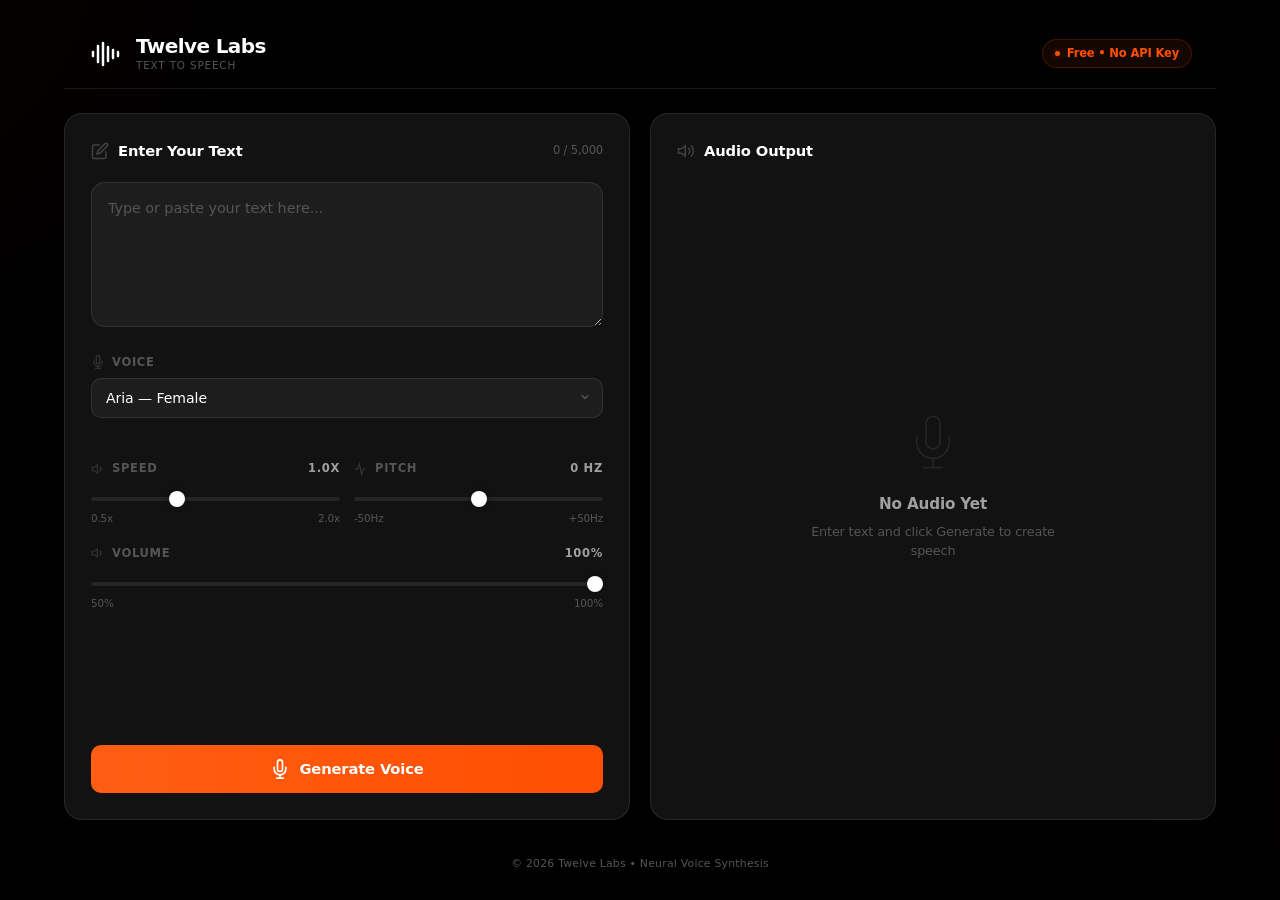
==== static/index.html @ bfbb8714 "initial-commit" ====
<!DOCTYPE html>
<html lang="en">
<head>
    <meta charset="UTF-8">
    <meta name="viewport" content="width=device-width, initial-scale=1.0">

    <!-- SEO Meta -->
    <title>Twelve Labs — Text to Speech</title>
    <meta name="description" content="Twelve Labs — Generate realistic, human-like speech from text. Neural voice synthesis with natural-sounding audio. Free to use, no API keys required.">
    <meta name="keywords" content="text to speech, TTS, voice generator, AI voice, neural speech, audio generation, twelve labs">
    <meta name="author" content="Twelve Labs">
    <meta name="robots" content="index, follow">

    <!-- Open Graph -->
    <meta property="og:title" content="Twelve Labs — Text to Speech">
    <meta property="og:description" content="Generate realistic, human-like speech from text using neural voice synthesis.">
    <meta property="og:type" content="website">
    <meta property="og:site_name" content="Twelve Labs">

    <!-- Twitter -->
    <meta name="twitter:card" content="summary_large_image">
    <meta name="twitter:title" content="Twelve Labs — Text to Speech">
    <meta name="twitter:description" content="Generate realistic, human-like speech from text using neural voice synthesis.">

    <!-- Theme -->
    <meta name="theme-color" content="#000000">
    <meta name="color-scheme" content="dark">

    <link rel="stylesheet" href="/static/style.css">
</head>
<body>
    <div class="bg-particles" id="bgParticles"></div>

    <div class="app-container">
        <!-- Header -->
        <header class="header" id="appHeader">
            <div class="logo-group">
                <div class="logo-icon" id="logoIcon">
                    <svg viewBox="0 0 36 36" fill="none" xmlns="http://www.w3.org/2000/svg">
                        <path d="M10 10 L10 26 M15 7 L15 29 M20 11 L20 25 M25 14 L25 22 M30 16 L30 20 M5 16 L5 20"
                              stroke="url(#logoGrad)" stroke-width="2.5" stroke-linecap="round"/>
                        <defs>
                            <linearGradient id="logoGrad" x1="0" y1="0" x2="36" y2="36">
                                <stop offset="0%" stop-color="#ffffff"/>
                                <stop offset="100%" stop-color="#666666"/>
                            </linearGradient>
                        </defs>
                    </svg>
                </div>
                <div>
                    <h1 class="logo-text">Twelve Labs</h1>
                    <p class="logo-subtitle">Text to Speech</p>
                </div>
            </div>
            <div class="header-badge">
                <span class="badge-dot"></span>
                Free &bull; No API Key
            </div>
        </header>

        <!-- Main -->
        <main class="main-content">
            <!-- Input -->
            <section class="panel input-panel" id="inputPanel">
                <div class="panel-header">
                    <h2 class="panel-title">
                        <svg width="18" height="18" viewBox="0 0 24 24" fill="none" stroke="currentColor" stroke-width="2" stroke-linecap="round">
                            <path d="M11 4H4a2 2 0 0 0-2 2v14a2 2 0 0 0 2 2h14a2 2 0 0 0 2-2v-7"/>
                            <path d="M18.5 2.5a2.121 2.121 0 0 1 3 3L12 15l-4 1 1-4 9.5-9.5z"/>
                        </svg>
                        Enter Your Text
                    </h2>
                    <span class="char-counter" id="charCounter">0 / 5,000</span>
                </div>

                <div class="textarea-wrapper">
                    <textarea
                        id="textInput"
                        placeholder="Type or paste your text here..."
                        maxlength="5000"
                        spellcheck="true"
                    ></textarea>
                    <div class="textarea-glow"></div>
                </div>

                <!-- Voice -->
                <div class="control-group">
                    <label class="control-label">
                        <svg width="14" height="14" viewBox="0 0 24 24" fill="none" stroke="currentColor" stroke-width="2" stroke-linecap="round">
                            <path d="M12 1a3 3 0 0 0-3 3v8a3 3 0 0 0 6 0V4a3 3 0 0 0-3-3z"/>
                            <path d="M19 10v2a7 7 0 0 1-14 0v-2"/>
                            <line x1="12" y1="19" x2="12" y2="23"/>
                            <line x1="8" y1="23" x2="16" y2="23"/>
                        </svg>
                        Voice
                    </label>
                    <div class="select-wrapper">
                        <select id="voiceSelect">
                            <option value="" disabled selected>Loading voices...</option>
                        </select>
                        <div class="select-arrow">
                            <svg width="12" height="12" viewBox="0 0 24 24" fill="none" stroke="currentColor" stroke-width="2.5" stroke-linecap="round"><path d="M6 9l6 6 6-6"/></svg>
                        </div>
                    </div>
                    <div class="voice-info" id="voiceInfo"></div>
                </div>

                <!-- Sliders -->
                <div class="sliders-grid">
                    <div class="control-group">
                        <label class="control-label">
                            <svg width="14" height="14" viewBox="0 0 24 24" fill="none" stroke="currentColor" stroke-width="2" stroke-linecap="round">
                                <polygon points="11 5 6 9 2 9 2 15 6 15 11 19 11 5"/>
                                <path d="M15.54 8.46a5 5 0 0 1 0 7.07"/>
                            </svg>
                            Speed
                            <span class="slider-value" id="speedValue">1.0x</span>
                        </label>
                        <input type="range" id="speedSlider" class="custom-slider" min="-50" max="100" value="0" step="10">
                        <div class="slider-labels"><span>0.5x</span><span>2.0x</span></div>
                    </div>
                    <div class="control-group">
                        <label class="control-label">
                            <svg width="14" height="14" viewBox="0 0 24 24" fill="none" stroke="currentColor" stroke-width="2" stroke-linecap="round">
                                <path d="M2 12h4l3-9 4 18 3-9h4"/>
                            </svg>
                            Pitch
                            <span class="slider-value" id="pitchValue">0 Hz</span>
                        </label>
                        <input type="range" id="pitchSlider" class="custom-slider pitch-slider" min="-50" max="50" value="0" step="5">
                        <div class="slider-labels"><span>-50Hz</span><span>+50Hz</span></div>
                    </div>
                </div>

                <!-- Volume -->
                <div class="control-group">
                    <label class="control-label">
                        <svg width="14" height="14" viewBox="0 0 24 24" fill="none" stroke="currentColor" stroke-width="2" stroke-linecap="round">
                            <polygon points="11 5 6 9 2 9 2 15 6 15 11 19 11 5"/>
                            <path d="M15.54 8.46a5 5 0 0 1 0 7.07"/>
                        </svg>
                        Volume
                        <span class="slider-value" id="volumeValue">100%</span>
                    </label>
                    <input type="range" id="volumeSlider" class="custom-slider volume-slider" min="-50" max="0" value="0" step="5">
                    <div class="slider-labels"><span>50%</span><span>100%</span></div>
                </div>

                <!-- Generate -->
                <button class="generate-btn" id="generateBtn">
                    <span class="btn-content">
                        <svg width="20" height="20" viewBox="0 0 24 24" fill="none" stroke="currentColor" stroke-width="2" stroke-linecap="round">
                            <path d="M12 1a3 3 0 0 0-3 3v8a3 3 0 0 0 6 0V4a3 3 0 0 0-3-3z"/>
                            <path d="M19 10v2a7 7 0 0 1-14 0v-2"/>
                            <line x1="12" y1="19" x2="12" y2="23"/>
                            <line x1="8" y1="23" x2="16" y2="23"/>
                        </svg>
                        Generate Voice
                    </span>
                    <span class="btn-loading" style="display:none;">
                        <div class="spinner"></div>
                        Generating...
                    </span>
                </button>
            </section>

            <!-- Output -->
            <section class="panel output-panel" id="outputPanel">
                <div class="panel-header">
                    <h2 class="panel-title">
                        <svg width="18" height="18" viewBox="0 0 24 24" fill="none" stroke="currentColor" stroke-width="2" stroke-linecap="round">
                            <polygon points="11 5 6 9 2 9 2 15 6 15 11 19 11 5"/>
                            <path d="M15.54 8.46a5 5 0 0 1 0 7.07"/>
                            <path d="M19.07 4.93a10 10 0 0 1 0 14.14"/>
                        </svg>
                        Audio Output
                    </h2>
                </div>

                <div class="empty-state" id="emptyState">
                    <div class="empty-icon">
                        <svg width="56" height="56" viewBox="0 0 24 24" fill="none" stroke="currentColor" stroke-width="0.8" stroke-linecap="round">
                            <path d="M12 1a3 3 0 0 0-3 3v8a3 3 0 0 0 6 0V4a3 3 0 0 0-3-3z"/>
                            <path d="M19 10v2a7 7 0 0 1-14 0v-2"/>
                            <line x1="12" y1="19" x2="12" y2="23"/>
                            <line x1="8" y1="23" x2="16" y2="23"/>
                        </svg>
                    </div>
                    <h3>No Audio Yet</h3>
                    <p>Enter text and click Generate to create speech</p>
                </div>

                <div class="player-section" id="playerSection" style="display:none;">
                    <div class="waveform-container" id="waveformContainer">
                        <canvas id="waveformCanvas"></canvas>
                        <div class="waveform-overlay"></div>
                    </div>

                    <div class="playback-controls">
                        <button class="play-btn" id="playBtn" title="Play/Pause">
                            <svg class="icon-play" id="iconPlay" width="24" height="24" viewBox="0 0 24 24" fill="currentColor">
                                <polygon points="5 3 19 12 5 21 5 3"/>
                            </svg>
                            <svg class="icon-pause" id="iconPause" width="24" height="24" viewBox="0 0 24 24" fill="currentColor" style="display:none;">
                                <rect x="6" y="4" width="4" height="16"/>
                                <rect x="14" y="4" width="4" height="16"/>
                            </svg>
                        </button>
                        <div class="progress-section">
                            <span class="time-display" id="currentTime">0:00</span>
                            <div class="progress-bar-wrap" id="progressBarWrap">
                                <div class="progress-bar" id="progressBar"></div>
                                <div class="progress-knob" id="progressKnob"></div>
                            </div>
                            <span class="time-display" id="totalTime">0:00</span>
                        </div>
                    </div>

                    <div class="generated-info" id="generatedInfo">
                        <div class="info-chip">
                            <svg width="12" height="12" viewBox="0 0 24 24" fill="none" stroke="currentColor" stroke-width="2"><path d="M12 1a3 3 0 0 0-3 3v8a3 3 0 0 0 6 0V4a3 3 0 0 0-3-3z"/><path d="M19 10v2a7 7 0 0 1-14 0v-2"/></svg>
                            <span id="infoVoice">—</span>
                        </div>
                        <div class="info-chip">
                            <svg width="12" height="12" viewBox="0 0 24 24" fill="none" stroke="currentColor" stroke-width="2"><circle cx="12" cy="12" r="10"/><polyline points="12 6 12 12 16 14"/></svg>
                            <span id="infoDuration">—</span>
                        </div>
                        <div class="info-chip">
                            <svg width="12" height="12" viewBox="0 0 24 24" fill="none" stroke="currentColor" stroke-width="2"><path d="M14 2H6a2 2 0 0 0-2 2v16a2 2 0 0 0 2 2h12a2 2 0 0 0 2-2V8z"/><polyline points="14 2 14 8 20 8"/></svg>
                            <span id="infoSize">—</span>
                        </div>
                    </div>

                    <div class="download-section">
                        <button class="download-btn" id="downloadMp3" title="Download MP3">
                            <svg width="16" height="16" viewBox="0 0 24 24" fill="none" stroke="currentColor" stroke-width="2" stroke-linecap="round">
                                <path d="M21 15v4a2 2 0 0 1-2 2H5a2 2 0 0 1-2-2v-4"/>
                                <polyline points="7 10 12 15 17 10"/>
                                <line x1="12" y1="15" x2="12" y2="3"/>
                            </svg>
                            Download MP3
                        </button>
                        <button class="download-btn download-btn-alt" id="downloadWav" title="Download WAV">
                            <svg width="16" height="16" viewBox="0 0 24 24" fill="none" stroke="currentColor" stroke-width="2" stroke-linecap="round">
                                <path d="M21 15v4a2 2 0 0 1-2 2H5a2 2 0 0 1-2-2v-4"/>
                                <polyline points="7 10 12 15 17 10"/>
                                <line x1="12" y1="15" x2="12" y2="3"/>
                            </svg>
                            Download WAV
                        </button>
                    </div>
                </div>

                <div class="error-state" id="errorState" style="display:none;">
                    <div class="error-icon">
                        <svg width="44" height="44" viewBox="0 0 24 24" fill="none" stroke="currentColor" stroke-width="1.5" stroke-linecap="round">
                            <circle cx="12" cy="12" r="10"/>
                            <line x1="15" y1="9" x2="9" y2="15"/>
                            <line x1="9" y1="9" x2="15" y2="15"/>
                        </svg>
                    </div>
                    <h3>Generation Failed</h3>
                    <p id="errorMessage">Something went wrong. Please try again.</p>
                    <button class="retry-btn" id="retryBtn">
                        <svg width="14" height="14" viewBox="0 0 24 24" fill="none" stroke="currentColor" stroke-width="2" stroke-linecap="round">
                            <polyline points="23 4 23 10 17 10"/>
                            <path d="M20.49 15a9 9 0 1 1-2.12-9.36L23 10"/>
                        </svg>
                        Try Again
                    </button>
                </div>
            </section>
        </main>

        <footer class="footer">
            <p>&copy; 2026 Twelve Labs &bull; Neural Voice Synthesis</p>
        </footer>
    </div>

    <script src="/static/app.js"></script>
</body>
</html>
---- static/style.css ----
/* =========================================
   Twelve Labs — Dark Premium Design
   Inspired by dark.design + Apple typography
   ========================================= */

:root {
    /* Pure black foundation */
    --bg-primary: #000000;
    --bg-secondary: #000000;
    --bg-panel: rgba(22, 22, 22, 0.85);
    --bg-panel-hover: rgba(28, 28, 28, 0.92);
    --bg-input: rgba(32, 32, 32, 0.9);
    --bg-input-focus: rgba(38, 38, 38, 0.95);

    --border-default: rgba(255, 255, 255, 0.09);
    --border-hover: rgba(255, 255, 255, 0.15);
    --border-focus: rgba(255, 255, 255, 0.22);

    --text-primary: #ffffff;
    --text-secondary: #a0a0a0;
    --text-muted: #555555;

    /* Orange accent — like dark.design CTA */
    --accent: #ff4f00;
    --accent-hover: #e64600;
    --accent-subtle: rgba(255, 79, 0, 0.08);
    --accent-border: rgba(255, 79, 0, 0.2);

    --shadow-sm: 0 1px 2px rgba(0, 0, 0, 0.5);
    --shadow-md: 0 4px 20px rgba(0, 0, 0, 0.6);
    --shadow-lg: 0 12px 40px rgba(0, 0, 0, 0.7);

    --radius-sm: 10px;
    --radius-md: 14px;
    --radius-lg: 18px;

    --transition-fast: 0.15s ease;
    --transition-base: 0.2s ease;
    --transition-slow: 0.35s cubic-bezier(0.16, 1, 0.3, 1);

    /* Apple system font stack */
    --font: -apple-system, BlinkMacSystemFont, "SF Pro Display", "SF Pro Text", system-ui, "Segoe UI", Roboto, Helvetica, Arial, sans-serif;
}

/* --- Reset --- */
*, *::before, *::after { margin: 0; padding: 0; box-sizing: border-box; }

html {
    font-size: 16px;
    -webkit-font-smoothing: antialiased;
    -moz-osx-font-smoothing: grayscale;
    text-rendering: optimizeLegibility;
}

body {
    font-family: var(--font);
    background: var(--bg-primary);
    color: var(--text-primary);
    min-height: 100vh;
    overflow-x: hidden;
    line-height: 1.5;
    letter-spacing: -0.01em;
}

/* --- Background --- */
.bg-particles {
    position: fixed;
    inset: 0;
    z-index: 0;
    pointer-events: none;
    overflow: hidden;
}

.bg-particles::before {
    content: '';
    position: absolute;
    top: -40%;
    left: -30%;
    width: 160%;
    height: 160%;
    background:
        radial-gradient(ellipse 700px 700px at 10% 20%, rgba(255, 79, 0, 0.03) 0%, transparent 70%),
        radial-gradient(ellipse 500px 500px at 90% 80%, rgba(255, 79, 0, 0.015) 0%, transparent 70%);
    animation: bgDrift 30s ease-in-out infinite alternate;
}

@keyframes bgDrift {
    0% { transform: translate(0, 0); }
    100% { transform: translate(-25px, -15px); }
}

.particle {
    position: absolute;
    border-radius: 50%;
    pointer-events: none;
    opacity: 0;
    animation: floatParticle linear infinite;
}

@keyframes floatParticle {
    0% { opacity: 0; transform: translateY(100vh) scale(0); }
    10% { opacity: 0.6; }
    90% { opacity: 0.6; }
    100% { opacity: 0; transform: translateY(-10vh) scale(1); }
}

/* --- Container --- */
.app-container {
    position: relative;
    z-index: 1;
    max-width: 1200px;
    margin: 0 auto;
    padding: 20px 24px 12px;
    min-height: 100vh;
    display: flex;
    flex-direction: column;
}

/* --- Header --- */
.header {
    display: flex;
    justify-content: space-between;
    align-items: center;
    padding: 14px 24px;
    margin-bottom: 24px;
    background: transparent;
    border: none;
    border-bottom: 1px solid var(--border-default);
    border-radius: 0;
    animation: fadeIn 0.5s ease both;
}

@keyframes fadeIn {
    from { opacity: 0; }
    to { opacity: 1; }
}

.logo-group {
    display: flex;
    align-items: center;
    gap: 12px;
}

.logo-icon {
    width: 36px;
    height: 36px;
}

.logo-text {
    font-size: 1.25rem;
    font-weight: 700;
    letter-spacing: -0.03em;
    color: var(--text-primary);
    line-height: 1.2;
}

.logo-ai {
    font-weight: 700;
    color: var(--text-secondary);
}

.logo-subtitle {
    font-size: 0.65rem;
    color: var(--text-muted);
    font-weight: 500;
    letter-spacing: 0.08em;
    text-transform: uppercase;
}

.header-badge {
    display: flex;
    align-items: center;
    gap: 7px;
    padding: 5px 12px;
    border-radius: 20px;
    background: var(--accent-subtle);
    border: 1px solid var(--accent-border);
    font-size: 0.72rem;
    font-weight: 600;
    color: var(--accent);
    white-space: nowrap;
}

.badge-dot {
    width: 5px;
    height: 5px;
    border-radius: 50%;
    background: var(--accent);
    box-shadow: 0 0 6px rgba(255, 79, 0, 0.5);
    animation: badgePulse 2.5s ease-in-out infinite;
}

@keyframes badgePulse {
    0%, 100% { opacity: 1; }
    50% { opacity: 0.35; }
}

/* --- Main --- */
.main-content {
    display: grid;
    grid-template-columns: 1fr 1fr;
    gap: 20px;
    flex: 1;
    animation: fadeUp 0.5s 0.1s both;
}

@keyframes fadeUp {
    from { opacity: 0; transform: translateY(10px); }
    to { opacity: 1; transform: translateY(0); }
}

/* --- Panels --- */
.panel {
    background: var(--bg-panel);
    border: 1px solid var(--border-default);
    border-radius: var(--radius-lg);
    padding: 26px;
    backdrop-filter: blur(20px);
    -webkit-backdrop-filter: blur(20px);
    transition: border-color var(--transition-base);
    display: flex;
    flex-direction: column;
}

.panel:hover {
    border-color: var(--border-hover);
}

.panel-header {
    display: flex;
    justify-content: space-between;
    align-items: center;
    margin-bottom: 20px;
}

.panel-title {
    font-size: 0.92rem;
    font-weight: 600;
    display: flex;
    align-items: center;
    gap: 9px;
    color: var(--text-primary);
    letter-spacing: -0.01em;
}

.panel-title svg {
    color: var(--text-muted);
    opacity: 0.7;
}

/* --- Char Counter --- */
.char-counter {
    font-size: 0.72rem;
    color: var(--text-muted);
    font-weight: 500;
    font-variant-numeric: tabular-nums;
}

.char-counter.warning { color: #f59e0b; }
.char-counter.danger { color: #ef4444; }

/* --- Textarea --- */
.textarea-wrapper {
    position: relative;
    margin-bottom: 20px;
}

.textarea-wrapper textarea {
    width: 100%;
    min-height: 145px;
    max-height: 280px;
    resize: vertical;
    padding: 14px 16px;
    background: var(--bg-input);
    border: 1px solid var(--border-default);
    border-radius: var(--radius-md);
    color: var(--text-primary);
    font-family: var(--font);
    font-size: 0.9rem;
    line-height: 1.65;
    outline: none;
    transition: all var(--transition-base);
    letter-spacing: -0.005em;
}

.textarea-wrapper textarea::placeholder {
    color: var(--text-muted);
}

.textarea-wrapper textarea:focus {
    border-color: var(--border-focus);
    background: var(--bg-input-focus);
    box-shadow: 0 0 0 2px rgba(255, 255, 255, 0.03);
}

.textarea-glow { display: none; }

/* --- Controls --- */
.control-group { margin-bottom: 18px; }

.control-label {
    display: flex;
    align-items: center;
    gap: 7px;
    font-size: 0.72rem;
    font-weight: 600;
    color: var(--text-muted);
    margin-bottom: 7px;
    text-transform: uppercase;
    letter-spacing: 0.06em;
}

.control-label svg { color: var(--text-muted); opacity: 0.5; }

.slider-value {
    margin-left: auto;
    font-weight: 700;
    color: var(--text-secondary);
    font-variant-numeric: tabular-nums;
    font-size: 0.72rem;
}

/* --- Select --- */
.select-wrapper { position: relative; }

.select-wrapper select {
    width: 100%;
    padding: 11px 36px 11px 14px;
    background: var(--bg-input);
    border: 1px solid var(--border-default);
    border-radius: var(--radius-sm);
    color: var(--text-primary);
    font-family: var(--font);
    font-size: 0.88rem;
    font-weight: 500;
    outline: none;
    cursor: pointer;
    appearance: none;
    -webkit-appearance: none;
    transition: all var(--transition-base);
    letter-spacing: -0.005em;
}

.select-wrapper select:hover { border-color: var(--border-hover); }
.select-wrapper select:focus { border-color: var(--border-focus); }

.select-wrapper select option {
    background: #111;
    color: var(--text-primary);
}

.select-arrow {
    position: absolute;
    right: 12px;
    top: 50%;
    transform: translateY(-50%);
    pointer-events: none;
    color: var(--text-muted);
}

.voice-info {
    margin-top: 6px;
    font-size: 0.72rem;
    color: var(--text-muted);
    min-height: 18px;
}

/* --- Sliders --- */
.sliders-grid {
    display: grid;
    grid-template-columns: 1fr 1fr;
    gap: 14px;
}

.custom-slider {
    -webkit-appearance: none;
    appearance: none;
    width: 100%;
    height: 4px;
    border-radius: 2px;
    background: rgba(255, 255, 255, 0.08);
    outline: none;
    cursor: pointer;
    transition: background var(--transition-fast);
}

.custom-slider:hover { background: rgba(255, 255, 255, 0.12); }

.custom-slider::-webkit-slider-thumb {
    -webkit-appearance: none;
    width: 16px;
    height: 16px;
    border-radius: 50%;
    background: #ffffff;
    cursor: pointer;
    box-shadow: 0 0 6px rgba(0, 0, 0, 0.4);
    transition: transform var(--transition-fast);
}

.custom-slider::-webkit-slider-thumb:hover { transform: scale(1.15); }

.custom-slider::-moz-range-thumb {
    width: 16px;
    height: 16px;
    border-radius: 50%;
    background: #ffffff;
    cursor: pointer;
    border: none;
}

.slider-labels {
    display: flex;
    justify-content: space-between;
    margin-top: 3px;
    font-size: 0.65rem;
    color: var(--text-muted);
}

/* --- Generate Button (Orange CTA like dark.design) --- */
.generate-btn {
    width: 100%;
    padding: 14px 24px;
    border: none;
    border-radius: var(--radius-sm);
    background: var(--accent);
    color: #ffffff;
    font-family: var(--font);
    font-size: 0.92rem;
    font-weight: 700;
    cursor: pointer;
    position: relative;
    overflow: hidden;
    transition: all var(--transition-base);
    margin-top: auto;
    letter-spacing: -0.01em;
}

.generate-btn:hover {
    background: var(--accent-hover);
    transform: translateY(-1px);
    box-shadow: 0 6px 24px rgba(255, 79, 0, 0.2);
}

.generate-btn:active { transform: translateY(0); }

.generate-btn:disabled {
    opacity: 0.4;
    cursor: not-allowed;
    transform: none;
}

.generate-btn:disabled:hover { box-shadow: none; }

.generate-btn::before {
    content: '';
    position: absolute;
    top: 0;
    left: -100%;
    width: 200%;
    height: 100%;
    background: linear-gradient(90deg, transparent, rgba(255, 255, 255, 0.08), transparent);
    transition: left 0.5s ease;
}

.generate-btn:hover::before { left: 100%; }
.generate-btn:disabled::before { display: none; }

.btn-content, .btn-loading {
    display: flex;
    align-items: center;
    justify-content: center;
    gap: 9px;
}

/* --- Spinner --- */
.spinner {
    width: 18px;
    height: 18px;
    border: 2px solid rgba(255, 255, 255, 0.25);
    border-top-color: white;
    border-radius: 50%;
    animation: spin 0.7s linear infinite;
}

@keyframes spin { to { transform: rotate(360deg); } }

/* --- Output Panel --- */
.output-panel { position: relative; }

/* --- Empty State --- */
.empty-state {
    flex: 1;
    display: flex;
    flex-direction: column;
    align-items: center;
    justify-content: center;
    text-align: center;
    padding: 36px 20px;
}

.empty-icon {
    color: var(--text-muted);
    margin-bottom: 16px;
    opacity: 0.25;
    animation: floatIcon 5s ease-in-out infinite;
}

@keyframes floatIcon {
    0%, 100% { transform: translateY(0); }
    50% { transform: translateY(-5px); }
}

.empty-state h3 {
    font-size: 0.95rem;
    font-weight: 600;
    color: var(--text-secondary);
    margin-bottom: 6px;
    letter-spacing: -0.01em;
}

.empty-state p {
    font-size: 0.8rem;
    color: var(--text-muted);
    max-width: 260px;
    line-height: 1.5;
}

/* --- Waveform --- */
.waveform-container {
    position: relative;
    width: 100%;
    height: 120px;
    background: var(--bg-input);
    border: 1px solid var(--border-default);
    border-radius: var(--radius-md);
    overflow: hidden;
    margin-bottom: 18px;
}

#waveformCanvas { width: 100%; height: 100%; display: block; }

.waveform-overlay {
    position: absolute;
    inset: 0;
    background: linear-gradient(90deg, rgba(255,79,0,0.01), transparent 8%, transparent 92%, rgba(255,79,0,0.01));
    pointer-events: none;
}

/* --- Playback --- */
.playback-controls {
    display: flex;
    align-items: center;
    gap: 14px;
    margin-bottom: 18px;
}

.play-btn {
    width: 46px;
    height: 46px;
    border-radius: 50%;
    border: none;
    background: var(--accent);
    color: white;
    cursor: pointer;
    display: flex;
    align-items: center;
    justify-content: center;
    transition: all var(--transition-base);
    flex-shrink: 0;
}

.play-btn:hover {
    transform: scale(1.06);
    box-shadow: 0 4px 18px rgba(255, 79, 0, 0.25);
}

.play-btn:active { transform: scale(0.95); }
.play-btn .icon-play { margin-left: 2px; }

/* --- Progress --- */
.progress-section {
    display: flex;
    align-items: center;
    gap: 9px;
    flex: 1;
}

.time-display {
    font-size: 0.72rem;
    font-weight: 600;
    color: var(--text-muted);
    font-variant-numeric: tabular-nums;
    min-width: 34px;
    text-align: center;
}

.progress-bar-wrap {
    flex: 1;
    height: 4px;
    background: rgba(255, 255, 255, 0.06);
    border-radius: 2px;
    cursor: pointer;
    position: relative;
    transition: height var(--transition-fast);
}

.progress-bar-wrap:hover { height: 6px; }

.progress-bar {
    height: 100%;
    border-radius: 2px;
    background: var(--accent);
    width: 0%;
    transition: width 0.1s linear;
}

.progress-knob {
    position: absolute;
    top: 50%;
    left: 0%;
    transform: translate(-50%, -50%) scale(0);
    width: 12px;
    height: 12px;
    border-radius: 50%;
    background: #ffffff;
    box-shadow: 0 0 6px rgba(255, 79, 0, 0.3);
    transition: transform var(--transition-fast);
}

.progress-bar-wrap:hover .progress-knob {
    transform: translate(-50%, -50%) scale(1);
}

/* --- Info Chips --- */
.generated-info {
    display: flex;
    gap: 8px;
    margin-bottom: 18px;
    flex-wrap: wrap;
}

.info-chip {
    display: flex;
    align-items: center;
    gap: 5px;
    padding: 5px 10px;
    border-radius: 16px;
    background: rgba(255, 255, 255, 0.04);
    border: 1px solid var(--border-default);
    font-size: 0.7rem;
    font-weight: 500;
    color: var(--text-secondary);
}

.info-chip svg { color: var(--text-muted); flex-shrink: 0; }

/* --- Download --- */
.download-section {
    display: grid;
    grid-template-columns: 1fr 1fr;
    gap: 10px;
}

.download-btn {
    padding: 11px 16px;
    border: 1px solid var(--border-default);
    border-radius: var(--radius-sm);
    background: transparent;
    color: var(--text-primary);
    font-family: var(--font);
    font-size: 0.82rem;
    font-weight: 600;
    cursor: pointer;
    display: flex;
    align-items: center;
    justify-content: center;
    gap: 7px;
    transition: all var(--transition-base);
    letter-spacing: -0.005em;
}

.download-btn:hover {
    border-color: var(--accent);
    color: var(--accent);
    transform: translateY(-1px);
}

.download-btn:active { transform: translateY(0); }
.download-btn-alt:hover { border-color: var(--text-secondary); color: var(--text-secondary); }

/* --- Error --- */
.error-state {
    flex: 1;
    display: flex;
    flex-direction: column;
    align-items: center;
    justify-content: center;
    text-align: center;
    padding: 36px 20px;
}

.error-icon { color: #ef4444; margin-bottom: 14px; opacity: 0.6; }

.error-state h3 {
    font-size: 0.95rem;
    font-weight: 600;
    color: #fca5a5;
    margin-bottom: 6px;
}

.error-state p {
    font-size: 0.8rem;
    color: var(--text-muted);
    max-width: 280px;
    margin-bottom: 18px;
    line-height: 1.5;
}

.retry-btn {
    display: flex;
    align-items: center;
    gap: 7px;
    padding: 9px 18px;
    border: 1px solid rgba(239, 68, 68, 0.2);
    border-radius: var(--radius-sm);
    background: rgba(239, 68, 68, 0.06);
    color: #fca5a5;
    font-family: var(--font);
    font-size: 0.82rem;
    font-weight: 600;
    cursor: pointer;
    transition: all var(--transition-base);
}

.retry-btn:hover {
    background: rgba(239, 68, 68, 0.12);
    border-color: rgba(239, 68, 68, 0.35);
}

/* --- Footer --- */
.footer {
    text-align: center;
    padding: 16px;
    margin-top: 20px;
    animation: fadeIn 0.6s 0.3s both;
}

.footer p {
    font-size: 0.68rem;
    color: var(--text-muted);
    letter-spacing: 0.02em;
}

/* --- Responsive --- */
@media (max-width: 900px) {
    .main-content { grid-template-columns: 1fr; }
    .app-container { padding: 14px; }
    .header { padding: 12px 16px; }
    .logo-group { justify-content: flex-start; }
    .panel { padding: 20px; }
    .sliders-grid { grid-template-columns: 1fr; }
    .download-section { grid-template-columns: 1fr; }
    .waveform-container { height: 90px; }
}

@media (max-width: 480px) {
    .app-container { padding: 10px; }
    .header { flex-direction: column; gap: 10px; text-align: center; }
    .logo-group { justify-content: center; }
    .logo-text { font-size: 1.1rem; }
    .panel { padding: 16px; }
    .textarea-wrapper textarea { min-height: 110px; font-size: 0.86rem; }
    .generate-btn { padding: 13px 18px; font-size: 0.88rem; }
    .play-btn { width: 40px; height: 40px; }
    .info-chip { font-size: 0.65rem; padding: 4px 8px; }
}

/* --- Scrollbar --- */
::-webkit-scrollbar { width: 4px; }
::-webkit-scrollbar-track { background: transparent; }
::-webkit-scrollbar-thumb { background: rgba(255, 255, 255, 0.06); border-radius: 2px; }
::-webkit-scrollbar-thumb:hover { background: rgba(255, 255, 255, 0.12); }

::selection { background: rgba(255, 79, 0, 0.2); color: white; }

/* --- Panel loading --- */
.panel.loading { position: relative; overflow: hidden; }

.panel.loading::after {
    content: '';
    position: absolute;
    inset: 0;
    background: linear-gradient(90deg, transparent, rgba(255, 79, 0, 0.015), transparent);
    animation: shimmer 1.8s ease-in-out infinite;
}

@keyframes shimmer {
    0% { transform: translateX(-100%); }
    100% { transform: translateX(100%); }
}
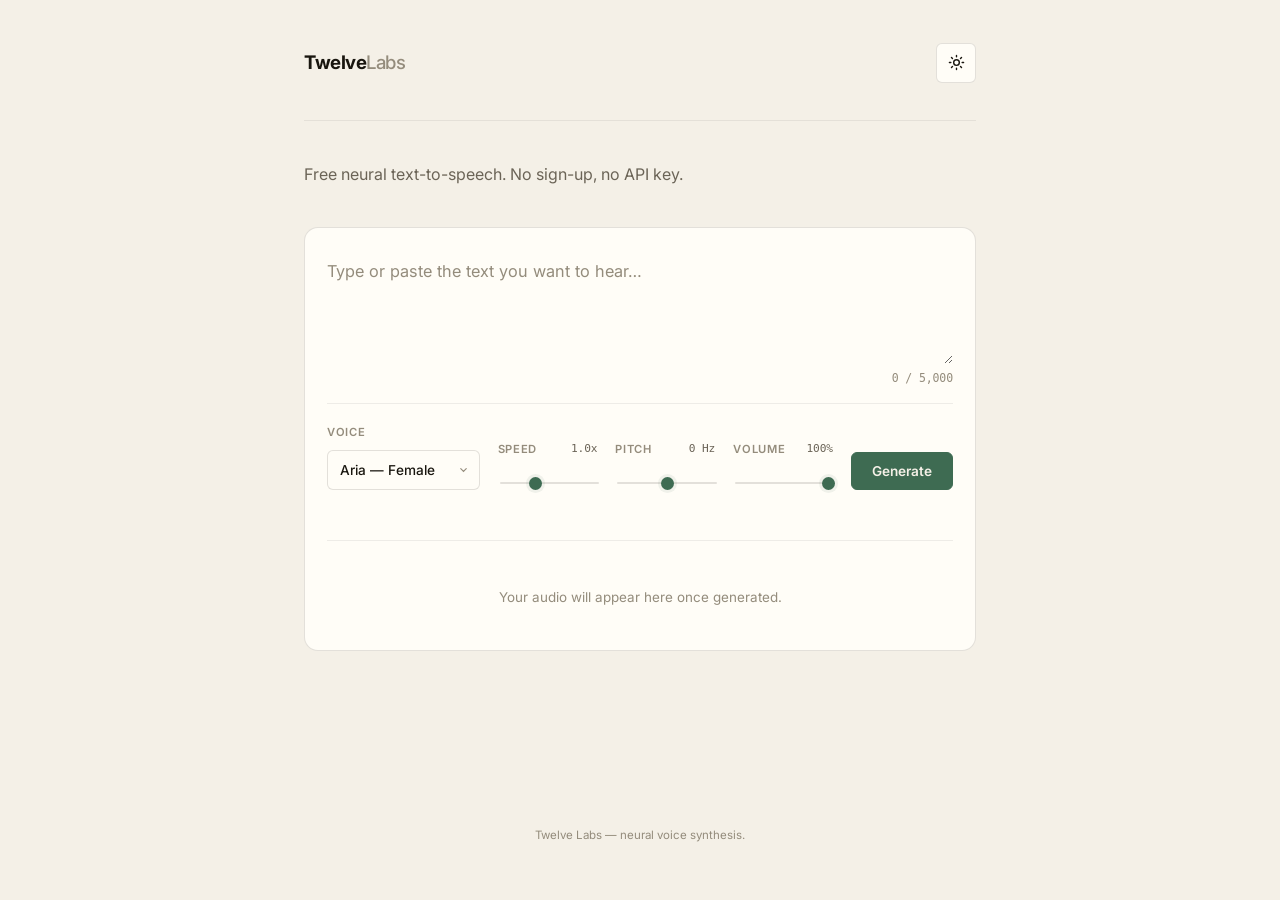
==== commit 417f77f1: "Update commit" ====
--- a/static/index.html
+++ b/static/index.html
@@ -5,208 +5,144 @@
     <meta name="viewport" content="width=device-width, initial-scale=1.0">
 
     <!-- SEO Meta -->
-    <title>Twelve Labs — Text to Speech</title>
-    <meta name="description" content="Twelve Labs — Generate realistic, human-like speech from text. Neural voice synthesis with natural-sounding audio. Free to use, no API keys required.">
-    <meta name="keywords" content="text to speech, TTS, voice generator, AI voice, neural speech, audio generation, twelve labs">
+    <title>Twelve Labs — Free Text to Speech Converter | Neural AI Voice Generator</title>
+    <meta name="description" content="Convert text to natural, human-like speech online for free. Twelve Labs uses neural voice synthesis to generate realistic MP3 audio with adjustable speed, pitch, and volume — no sign-up or API key required.">
+    <meta name="keywords" content="text to speech, TTS, voice generator, AI voice, neural speech, audio generation, text to mp3, free tts, twelve labs">
     <meta name="author" content="Twelve Labs">
     <meta name="robots" content="index, follow">
+    <link rel="canonical" href="https://twelvelabs.onrender.com/">
 
     <!-- Open Graph -->
-    <meta property="og:title" content="Twelve Labs — Text to Speech">
-    <meta property="og:description" content="Generate realistic, human-like speech from text using neural voice synthesis.">
+    <meta property="og:title" content="Twelve Labs — Free Text to Speech Converter">
+    <meta property="og:description" content="Neural voice synthesis that turns text into natural speech. Free, fast, no account needed.">
     <meta property="og:type" content="website">
+    <meta property="og:url" content="https://twelvelabs.onrender.com/">
     <meta property="og:site_name" content="Twelve Labs">
+    <meta property="og:locale" content="en_US">
 
     <!-- Twitter -->
     <meta name="twitter:card" content="summary_large_image">
-    <meta name="twitter:title" content="Twelve Labs — Text to Speech">
-    <meta name="twitter:description" content="Generate realistic, human-like speech from text using neural voice synthesis.">
+    <meta name="twitter:title" content="Twelve Labs — Free Text to Speech Converter">
+    <meta name="twitter:description" content="Neural voice synthesis that turns text into natural speech. Free, fast, no account needed.">
 
     <!-- Theme -->
-    <meta name="theme-color" content="#000000">
-    <meta name="color-scheme" content="dark">
+    <meta name="theme-color" content="#0e0d12" media="(prefers-color-scheme: dark)">
+    <meta name="theme-color" content="#f7f5f2" media="(prefers-color-scheme: light)">
+    <meta name="color-scheme" content="dark light">
 
-    <link rel="stylesheet" href="/static/style.css">
+    <!-- Structured data -->
+    <script type="application/ld+json">
+    {
+        "@context": "https://schema.org",
+        "@type": "WebApplication",
+        "name": "Twelve Labs",
+        "url": "https://twelvelabs.onrender.com/",
+        "applicationCategory": "MultimediaApplication",
+        "operatingSystem": "Any",
+        "description": "Free online text-to-speech converter using neural voice synthesis.",
+        "offers": { "@type": "Offer", "price": "0", "priceCurrency": "USD" }
+    }
+    </script>
+
+    <link rel="preconnect" href="https://fonts.googleapis.com">
+    <link rel="preconnect" href="https://fonts.gstatic.com" crossorigin>
+    <link href="https://fonts.googleapis.com/css2?family=Fraunces:opsz,wght@9..144,400;9..144,500;9..144,600&family=Inter:wght@400;500;600;700&display=swap" rel="stylesheet">
+    <link rel="stylesheet" href="/static/styles.css">
+    <script>
+        (function () {
+            try {
+                var stored = localStorage.getItem("twelvelabs-theme");
+                var theme = stored || (window.matchMedia("(prefers-color-scheme: light)").matches ? "light" : "dark");
+                if (theme === "light") document.documentElement.setAttribute("data-theme", "light");
+            } catch (e) { /* ignore */ }
+        })();
+    </script>
 </head>
 <body>
-    <div class="bg-particles" id="bgParticles"></div>
-
-    <div class="app-container">
-        <!-- Header -->
-        <header class="header" id="appHeader">
-            <div class="logo-group">
-                <div class="logo-icon" id="logoIcon">
-                    <svg viewBox="0 0 36 36" fill="none" xmlns="http://www.w3.org/2000/svg">
-                        <path d="M10 10 L10 26 M15 7 L15 29 M20 11 L20 25 M25 14 L25 22 M30 16 L30 20 M5 16 L5 20"
-                              stroke="url(#logoGrad)" stroke-width="2.5" stroke-linecap="round"/>
-                        <defs>
-                            <linearGradient id="logoGrad" x1="0" y1="0" x2="36" y2="36">
-                                <stop offset="0%" stop-color="#ffffff"/>
-                                <stop offset="100%" stop-color="#666666"/>
-                            </linearGradient>
-                        </defs>
-                    </svg>
-                </div>
-                <div>
-                    <h1 class="logo-text">Twelve Labs</h1>
-                    <p class="logo-subtitle">Text to Speech</p>
-                </div>
-            </div>
-            <div class="header-badge">
-                <span class="badge-dot"></span>
-                Free &bull; No API Key
-            </div>
+    <div class="shell">
+        <header class="topbar">
+            <a class="wordmark" href="/"><h3>Twelve<span>Labs</span></h3></a>
+            <button class="theme-toggle" id="themeToggle" type="button" aria-label="Toggle light and dark theme" title="Toggle theme">
+                <svg class="icon-sun" width="17" height="17" viewBox="0 0 24 24" fill="none" stroke="currentColor" stroke-width="2" stroke-linecap="round">
+                    <circle cx="12" cy="12" r="4"/>
+                    <path d="M12 2v2M12 20v2M4.93 4.93l1.41 1.41M17.66 17.66l1.41 1.41M2 12h2M20 12h2M6.34 17.66l-1.41 1.41M19.07 4.93l-1.41 1.41"/>
+                </svg>
+                <svg class="icon-moon" width="17" height="17" viewBox="0 0 24 24" fill="none" stroke="currentColor" stroke-width="2" stroke-linecap="round">
+                    <path d="M21 12.79A9 9 0 1 1 11.21 3 7 7 0 0 0 21 12.79z"/>
+                </svg>
+            </button>
         </header>
 
-        <!-- Main -->
-        <main class="main-content">
-            <!-- Input -->
-            <section class="panel input-panel" id="inputPanel">
-                <div class="panel-header">
-                    <h2 class="panel-title">
-                        <svg width="18" height="18" viewBox="0 0 24 24" fill="none" stroke="currentColor" stroke-width="2" stroke-linecap="round">
-                            <path d="M11 4H4a2 2 0 0 0-2 2v14a2 2 0 0 0 2 2h14a2 2 0 0 0 2-2v-7"/>
-                            <path d="M18.5 2.5a2.121 2.121 0 0 1 3 3L12 15l-4 1 1-4 9.5-9.5z"/>
-                        </svg>
-                        Enter Your Text
-                    </h2>
+        <section class="hero">
+            <p class="hero-sub">Free neural text-to-speech. No sign-up, no API key.</p>
+        </section>
+
+        <main class="studio">
+            <div class="studio-card" id="studioCard">
+                <textarea
+                    id="textInput"
+                    class="studio-input"
+                    placeholder="Type or paste the text you want to hear…"
+                    maxlength="5000"
+                    spellcheck="true"
+                ></textarea>
+
+                <div class="studio-metabar">
                     <span class="char-counter" id="charCounter">0 / 5,000</span>
                 </div>
 
-                <div class="textarea-wrapper">
-                    <textarea
-                        id="textInput"
-                        placeholder="Type or paste your text here..."
-                        maxlength="5000"
-                        spellcheck="true"
-                    ></textarea>
-                    <div class="textarea-glow"></div>
+                <div class="studio-toolbar">
+                    <div class="field field-voice">
+                        <label for="voiceSelect">Voice</label>
+                        <div class="select-wrapper">
+                            <select id="voiceSelect">
+                                <option value="" disabled selected>Loading voices…</option>
+                            </select>
+                            <svg class="select-arrow" width="11" height="11" viewBox="0 0 24 24" fill="none" stroke="currentColor" stroke-width="2.5" stroke-linecap="round"><path d="M6 9l6 6 6-6"/></svg>
+                        </div>
+                    </div>
+
+                    <div class="field field-slider">
+                        <label for="speedSlider">Speed <span id="speedValue">1.0x</span></label>
+                        <input type="range" id="speedSlider" class="dial" min="-50" max="100" value="0" step="10">
+                    </div>
+
+                    <div class="field field-slider">
+                        <label for="pitchSlider">Pitch <span id="pitchValue">0 Hz</span></label>
+                        <input type="range" id="pitchSlider" class="dial" min="-50" max="50" value="0" step="5">
+                    </div>
+
+                    <div class="field field-slider">
+                        <label for="volumeSlider">Volume <span id="volumeValue">100%</span></label>
+                        <input type="range" id="volumeSlider" class="dial" min="-50" max="0" value="0" step="5">
+                    </div>
+
+                    <button class="generate-btn" id="generateBtn">
+                        <span class="btn-content">Generate</span>
+                        <span class="btn-loading" style="display:none;">
+                            <span class="spinner"></span>
+                            Generating
+                        </span>
+                    </button>
                 </div>
 
-                <!-- Voice -->
-                <div class="control-group">
-                    <label class="control-label">
-                        <svg width="14" height="14" viewBox="0 0 24 24" fill="none" stroke="currentColor" stroke-width="2" stroke-linecap="round">
-                            <path d="M12 1a3 3 0 0 0-3 3v8a3 3 0 0 0 6 0V4a3 3 0 0 0-3-3z"/>
-                            <path d="M19 10v2a7 7 0 0 1-14 0v-2"/>
-                            <line x1="12" y1="19" x2="12" y2="23"/>
-                            <line x1="8" y1="23" x2="16" y2="23"/>
-                        </svg>
-                        Voice
-                    </label>
-                    <div class="select-wrapper">
-                        <select id="voiceSelect">
-                            <option value="" disabled selected>Loading voices...</option>
-                        </select>
-                        <div class="select-arrow">
-                            <svg width="12" height="12" viewBox="0 0 24 24" fill="none" stroke="currentColor" stroke-width="2.5" stroke-linecap="round"><path d="M6 9l6 6 6-6"/></svg>
-                        </div>
-                    </div>
-                    <div class="voice-info" id="voiceInfo"></div>
-                </div>
+                <p class="voice-hint" id="voiceInfo"></p>
 
-                <!-- Sliders -->
-                <div class="sliders-grid">
-                    <div class="control-group">
-                        <label class="control-label">
-                            <svg width="14" height="14" viewBox="0 0 24 24" fill="none" stroke="currentColor" stroke-width="2" stroke-linecap="round">
-                                <polygon points="11 5 6 9 2 9 2 15 6 15 11 19 11 5"/>
-                                <path d="M15.54 8.46a5 5 0 0 1 0 7.07"/>
-                            </svg>
-                            Speed
-                            <span class="slider-value" id="speedValue">1.0x</span>
-                        </label>
-                        <input type="range" id="speedSlider" class="custom-slider" min="-50" max="100" value="0" step="10">
-                        <div class="slider-labels"><span>0.5x</span><span>2.0x</span></div>
-                    </div>
-                    <div class="control-group">
-                        <label class="control-label">
-                            <svg width="14" height="14" viewBox="0 0 24 24" fill="none" stroke="currentColor" stroke-width="2" stroke-linecap="round">
-                                <path d="M2 12h4l3-9 4 18 3-9h4"/>
-                            </svg>
-                            Pitch
-                            <span class="slider-value" id="pitchValue">0 Hz</span>
-                        </label>
-                        <input type="range" id="pitchSlider" class="custom-slider pitch-slider" min="-50" max="50" value="0" step="5">
-                        <div class="slider-labels"><span>-50Hz</span><span>+50Hz</span></div>
-                    </div>
-                </div>
-
-                <!-- Volume -->
-                <div class="control-group">
-                    <label class="control-label">
-                        <svg width="14" height="14" viewBox="0 0 24 24" fill="none" stroke="currentColor" stroke-width="2" stroke-linecap="round">
-                            <polygon points="11 5 6 9 2 9 2 15 6 15 11 19 11 5"/>
-                            <path d="M15.54 8.46a5 5 0 0 1 0 7.07"/>
-                        </svg>
-                        Volume
-                        <span class="slider-value" id="volumeValue">100%</span>
-                    </label>
-                    <input type="range" id="volumeSlider" class="custom-slider volume-slider" min="-50" max="0" value="0" step="5">
-                    <div class="slider-labels"><span>50%</span><span>100%</span></div>
-                </div>
-
-                <!-- Generate -->
-                <button class="generate-btn" id="generateBtn">
-                    <span class="btn-content">
-                        <svg width="20" height="20" viewBox="0 0 24 24" fill="none" stroke="currentColor" stroke-width="2" stroke-linecap="round">
-                            <path d="M12 1a3 3 0 0 0-3 3v8a3 3 0 0 0 6 0V4a3 3 0 0 0-3-3z"/>
-                            <path d="M19 10v2a7 7 0 0 1-14 0v-2"/>
-                            <line x1="12" y1="19" x2="12" y2="23"/>
-                            <line x1="8" y1="23" x2="16" y2="23"/>
-                        </svg>
-                        Generate Voice
-                    </span>
-                    <span class="btn-loading" style="display:none;">
-                        <div class="spinner"></div>
-                        Generating...
-                    </span>
-                </button>
-            </section>
-
-            <!-- Output -->
-            <section class="panel output-panel" id="outputPanel">
-                <div class="panel-header">
-                    <h2 class="panel-title">
-                        <svg width="18" height="18" viewBox="0 0 24 24" fill="none" stroke="currentColor" stroke-width="2" stroke-linecap="round">
-                            <polygon points="11 5 6 9 2 9 2 15 6 15 11 19 11 5"/>
-                            <path d="M15.54 8.46a5 5 0 0 1 0 7.07"/>
-                            <path d="M19.07 4.93a10 10 0 0 1 0 14.14"/>
-                        </svg>
-                        Audio Output
-                    </h2>
-                </div>
-
-                <div class="empty-state" id="emptyState">
-                    <div class="empty-icon">
-                        <svg width="56" height="56" viewBox="0 0 24 24" fill="none" stroke="currentColor" stroke-width="0.8" stroke-linecap="round">
-                            <path d="M12 1a3 3 0 0 0-3 3v8a3 3 0 0 0 6 0V4a3 3 0 0 0-3-3z"/>
-                            <path d="M19 10v2a7 7 0 0 1-14 0v-2"/>
-                            <line x1="12" y1="19" x2="12" y2="23"/>
-                            <line x1="8" y1="23" x2="16" y2="23"/>
-                        </svg>
-                    </div>
-                    <h3>No Audio Yet</h3>
-                    <p>Enter text and click Generate to create speech</p>
-                </div>
-
-                <div class="player-section" id="playerSection" style="display:none;">
-                    <div class="waveform-container" id="waveformContainer">
-                        <canvas id="waveformCanvas"></canvas>
-                        <div class="waveform-overlay"></div>
+                <div class="output-area">
+                    <div class="empty-state" id="emptyState">
+                        <p>Your audio will appear here once generated.</p>
                     </div>
 
-                    <div class="playback-controls">
-                        <button class="play-btn" id="playBtn" title="Play/Pause">
-                            <svg class="icon-play" id="iconPlay" width="24" height="24" viewBox="0 0 24 24" fill="currentColor">
-                                <polygon points="5 3 19 12 5 21 5 3"/>
-                            </svg>
-                            <svg class="icon-pause" id="iconPause" width="24" height="24" viewBox="0 0 24 24" fill="currentColor" style="display:none;">
-                                <rect x="6" y="4" width="4" height="16"/>
-                                <rect x="14" y="4" width="4" height="16"/>
-                            </svg>
-                        </button>
-                        <div class="progress-section">
+                    <div class="player" id="playerSection" style="display:none;">
+                        <div class="waveform-wrap">
+                            <canvas id="waveformCanvas"></canvas>
+                        </div>
+
+                        <div class="transport">
+                            <button class="play-btn" id="playBtn" title="Play or pause" aria-label="Play or pause">
+                                <svg class="icon-play" id="iconPlay" width="18" height="18" viewBox="0 0 24 24" fill="currentColor"><polygon points="5 3 19 12 5 21 5 3"/></svg>
+                                <svg class="icon-pause" id="iconPause" width="18" height="18" viewBox="0 0 24 24" fill="currentColor" style="display:none;"><rect x="6" y="4" width="4" height="16"/><rect x="14" y="4" width="4" height="16"/></svg>
+                            </button>
                             <span class="time-display" id="currentTime">0:00</span>
                             <div class="progress-bar-wrap" id="progressBarWrap">
                                 <div class="progress-bar" id="progressBar"></div>
@@ -214,69 +150,33 @@
                             </div>
                             <span class="time-display" id="totalTime">0:00</span>
                         </div>
-                    </div>
 
-                    <div class="generated-info" id="generatedInfo">
-                        <div class="info-chip">
-                            <svg width="12" height="12" viewBox="0 0 24 24" fill="none" stroke="currentColor" stroke-width="2"><path d="M12 1a3 3 0 0 0-3 3v8a3 3 0 0 0 6 0V4a3 3 0 0 0-3-3z"/><path d="M19 10v2a7 7 0 0 1-14 0v-2"/></svg>
-                            <span id="infoVoice">—</span>
-                        </div>
-                        <div class="info-chip">
-                            <svg width="12" height="12" viewBox="0 0 24 24" fill="none" stroke="currentColor" stroke-width="2"><circle cx="12" cy="12" r="10"/><polyline points="12 6 12 12 16 14"/></svg>
-                            <span id="infoDuration">—</span>
-                        </div>
-                        <div class="info-chip">
-                            <svg width="12" height="12" viewBox="0 0 24 24" fill="none" stroke="currentColor" stroke-width="2"><path d="M14 2H6a2 2 0 0 0-2 2v16a2 2 0 0 0 2 2h12a2 2 0 0 0 2-2V8z"/><polyline points="14 2 14 8 20 8"/></svg>
-                            <span id="infoSize">—</span>
+                        <div class="player-footer">
+                            <div class="meta-row">
+                                <span id="infoVoice">—</span>
+                                <span id="infoDuration">—</span>
+                                <span id="infoSize">—</span>
+                            </div>
+                            <div class="download-row">
+                                <button class="download-btn" id="downloadMp3">Download MP3</button>
+                                <button class="download-btn download-btn-ghost" id="downloadWav">WAV</button>
+                            </div>
                         </div>
                     </div>
 
-                    <div class="download-section">
-                        <button class="download-btn" id="downloadMp3" title="Download MP3">
-                            <svg width="16" height="16" viewBox="0 0 24 24" fill="none" stroke="currentColor" stroke-width="2" stroke-linecap="round">
-                                <path d="M21 15v4a2 2 0 0 1-2 2H5a2 2 0 0 1-2-2v-4"/>
-                                <polyline points="7 10 12 15 17 10"/>
-                                <line x1="12" y1="15" x2="12" y2="3"/>
-                            </svg>
-                            Download MP3
-                        </button>
-                        <button class="download-btn download-btn-alt" id="downloadWav" title="Download WAV">
-                            <svg width="16" height="16" viewBox="0 0 24 24" fill="none" stroke="currentColor" stroke-width="2" stroke-linecap="round">
-                                <path d="M21 15v4a2 2 0 0 1-2 2H5a2 2 0 0 1-2-2v-4"/>
-                                <polyline points="7 10 12 15 17 10"/>
-                                <line x1="12" y1="15" x2="12" y2="3"/>
-                            </svg>
-                            Download WAV
-                        </button>
+                    <div class="error-state" id="errorState" style="display:none;">
+                        <p id="errorMessage">Something went wrong. Please try again.</p>
+                        <button class="retry-btn" id="retryBtn">Try again</button>
                     </div>
                 </div>
-
-                <div class="error-state" id="errorState" style="display:none;">
-                    <div class="error-icon">
-                        <svg width="44" height="44" viewBox="0 0 24 24" fill="none" stroke="currentColor" stroke-width="1.5" stroke-linecap="round">
-                            <circle cx="12" cy="12" r="10"/>
-                            <line x1="15" y1="9" x2="9" y2="15"/>
-                            <line x1="9" y1="9" x2="15" y2="15"/>
-                        </svg>
-                    </div>
-                    <h3>Generation Failed</h3>
-                    <p id="errorMessage">Something went wrong. Please try again.</p>
-                    <button class="retry-btn" id="retryBtn">
-                        <svg width="14" height="14" viewBox="0 0 24 24" fill="none" stroke="currentColor" stroke-width="2" stroke-linecap="round">
-                            <polyline points="23 4 23 10 17 10"/>
-                            <path d="M20.49 15a9 9 0 1 1-2.12-9.36L23 10"/>
-                        </svg>
-                        Try Again
-                    </button>
-                </div>
-            </section>
+            </div>
         </main>
 
-        <footer class="footer">
-            <p>&copy; 2026 Twelve Labs &bull; Neural Voice Synthesis</p>
+        <footer class="foot">
+            <p>Twelve Labs — neural voice synthesis.</p>
         </footer>
     </div>
 
     <script src="/static/app.js"></script>
 </body>
-</html>
+</html>
--- a/static/styles.css
+++ b/static/styles.css
@@ -0,0 +1,573 @@
+/* =========================================
+   Twelve Labs — Design tokens
+   Editorial paper/ink direction: warm neutrals,
+   hairline borders, tight tracking, mono numerals.
+   ========================================= */
+
+:root {
+    color-scheme: dark;
+    --bg: #131211;
+    --bg-elevated: #1a1815;
+    --card: #1c1a17;
+    --card-hover: #211f1b;
+
+    --border: rgba(245, 242, 235, 0.12);
+    --border-soft: rgba(245, 242, 235, 0.07);
+    --border-strong: rgba(245, 242, 235, 0.24);
+
+    --text: #f2efe8;
+    --text-dim: #a39d92;
+    --text-faint: #726c62;
+
+    --accent: #86a894;
+    --accent-strong: #9fbdac;
+    --accent-ink: #0f1210;
+    --accent-wash: rgba(134, 168, 148, 0.12);
+
+    --danger: #d98b73;
+    --danger-wash: rgba(217, 139, 115, 0.1);
+
+    --radius-s: 6px;
+    --radius-m: 10px;
+    --radius-l: 14px;
+
+    --ease: cubic-bezier(0.16, 1, 0.3, 1);
+    --fast: 0.15s ease;
+    --base: 0.2s ease;
+
+    --serif: "Fraunces", Georgia, "Times New Roman", serif;
+    --sans: "Inter", -apple-system, BlinkMacSystemFont, "Segoe UI", Roboto, Helvetica, Arial, sans-serif;
+    --mono: ui-monospace, "SF Mono", "Cascadia Code", Menlo, Consolas, monospace;
+}
+
+[data-theme="light"] {
+    color-scheme: light;
+    --bg: #f4f0e7;
+    --bg-elevated: #fffdf7;
+    --card: #fffdf7;
+    --card-hover: #faf6ee;
+
+    --border: rgba(24, 21, 15, 0.12);
+    --border-soft: rgba(24, 21, 15, 0.07);
+    --border-strong: rgba(24, 21, 15, 0.22);
+
+    --text: #19160f;
+    --text-dim: #6b6457;
+    --text-faint: #948c7c;
+
+    --accent: #3e6b52;
+    --accent-strong: #2f5641;
+    --accent-ink: #f4f0e7;
+    --accent-wash: rgba(62, 107, 82, 0.08);
+
+    --danger: #b6503a;
+    --danger-wash: rgba(182, 80, 58, 0.07);
+}
+
+/* --- Reset --- */
+*, *::before, *::after { box-sizing: border-box; }
+html { font-size: 16px; scroll-behavior: smooth; -webkit-font-smoothing: antialiased; -moz-osx-font-smoothing: grayscale; }
+body { margin: 0; }
+
+body {
+    font-family: var(--sans);
+    background: var(--bg);
+    color: var(--text);
+    min-height: 100vh;
+    line-height: 1.5;
+    transition: background-color var(--base), color var(--base);
+}
+
+button, select, input, textarea { font: inherit; }
+:focus-visible { outline: 2px solid var(--accent); outline-offset: 3px; }
+
+/* --- Shell --- */
+.shell {
+    position: relative;
+    z-index: 1;
+    max-width: 720px;
+    margin: 0 auto;
+    padding: 30px 24px 44px;
+    min-height: 100vh;
+    display: flex;
+    flex-direction: column;
+}
+
+/* --- Topbar --- */
+.topbar {
+    display: flex;
+    align-items: center;
+    justify-content: space-between;
+    gap: 24px;
+    min-height: 60px;
+    padding-bottom: 24px;
+    margin-bottom: 40px;
+    border-bottom: 1px solid var(--border-soft);
+}
+
+.wordmark {
+    font-weight: 700;
+    font-size: 1rem;
+    letter-spacing: -0.03em;
+    color: var(--text);
+    text-decoration: none;
+}
+
+.wordmark span { color: var(--text-faint); font-weight: 500; }
+
+.theme-toggle {
+    display: inline-grid;
+    place-items: center;
+    width: 40px;
+    height: 40px;
+    padding: 0;
+    border: 1px solid var(--border);
+    border-radius: var(--radius-s);
+    background: var(--card);
+    color: var(--text);
+    cursor: pointer;
+    transition: border-color var(--fast), transform var(--fast);
+}
+
+.theme-toggle:hover { border-color: var(--border-strong); transform: translateY(-1px); }
+.theme-toggle .icon-sun { display: none; }
+.theme-toggle .icon-moon { display: block; }
+[data-theme="light"] .theme-toggle .icon-sun { display: block; }
+[data-theme="light"] .theme-toggle .icon-moon { display: none; }
+
+/* --- Hero --- */
+.hero { margin-bottom: 40px; }
+
+.hero-title {
+    font-weight: 400;
+    letter-spacing: -0.045em;
+    line-height: 0.98;
+    font-size: clamp(2.4rem, 7vw, 3.4rem);
+    color: var(--text);
+    margin: 0 0 14px;
+    max-width: 12ch;
+}
+
+.hero-sub {
+    margin: 0;
+    max-width: 42ch;
+    color: var(--text-dim);
+    font-size: 1rem;
+    line-height: 1.65;
+}
+
+/* --- Studio card --- */
+.studio { flex: 1; }
+
+.studio-card {
+    background: var(--card);
+    border: 1px solid var(--border);
+    border-radius: var(--radius-l);
+    padding: 6px 22px 24px;
+    transition: border-color var(--base), box-shadow var(--base);
+}
+
+.studio-card.loading {
+    border-color: var(--accent);
+    box-shadow: 0 0 0 1px var(--accent-wash);
+}
+
+.studio-note {
+    margin: 16px 0 0;
+    text-align: center;
+    font-size: 0.78rem;
+    color: var(--text-faint);
+}
+
+/* --- Textarea --- */
+.studio-input {
+    width: 100%;
+    min-height: 130px;
+    max-height: 280px;
+    resize: vertical;
+    padding: 24px 0 12px;
+    background: transparent;
+    border: none;
+    color: var(--text);
+    font-family: var(--sans);
+    font-size: 1.02rem;
+    line-height: 1.65;
+    outline: none;
+}
+
+.studio-input::placeholder { color: var(--text-faint); }
+
+.studio-metabar {
+    display: flex;
+    justify-content: flex-end;
+    padding-bottom: 16px;
+    border-bottom: 1px solid var(--border-soft);
+}
+
+.char-counter {
+    font-family: var(--mono);
+    font-size: 0.72rem;
+    color: var(--text-faint);
+    letter-spacing: -0.01em;
+}
+
+.char-counter.warning { color: #c99a4a; }
+.char-counter.danger { color: var(--danger); }
+
+/* --- Toolbar --- */
+.studio-toolbar {
+    display: grid;
+    grid-template-columns: 1.3fr 0.85fr 0.85fr 0.85fr auto;
+    gap: 18px;
+    align-items: end;
+    padding-top: 20px;
+}
+
+.field label {
+    display: flex;
+    justify-content: space-between;
+    font-size: 0.7rem;
+    font-weight: 600;
+    letter-spacing: 0.06em;
+    text-transform: uppercase;
+    color: var(--text-faint);
+    margin-bottom: 9px;
+}
+
+.field label span {
+    font-family: var(--mono);
+    font-weight: 500;
+    letter-spacing: -0.01em;
+    text-transform: none;
+    color: var(--text-dim);
+}
+
+.select-wrapper { position: relative; }
+
+.select-wrapper select {
+    width: 100%;
+    padding: 9px 30px 9px 12px;
+    background: var(--bg-elevated);
+    border: 1px solid var(--border);
+    border-radius: var(--radius-s);
+    color: var(--text);
+    font-size: 0.85rem;
+    font-weight: 500;
+    outline: none;
+    cursor: pointer;
+    appearance: none;
+    -webkit-appearance: none;
+    transition: border-color var(--fast);
+}
+
+.select-wrapper select:hover,
+.select-wrapper select:focus { border-color: var(--border-strong); }
+
+.select-wrapper select option { background: var(--card); color: var(--text); }
+
+.select-arrow {
+    position: absolute;
+    right: 11px;
+    top: 50%;
+    transform: translateY(-50%);
+    pointer-events: none;
+    color: var(--text-faint);
+}
+
+.voice-hint {
+    font-size: 0.74rem;
+    color: var(--text-faint);
+    margin: 10px 0 0;
+    min-height: 16px;
+}
+
+/* --- Dial sliders --- */
+.dial {
+    -webkit-appearance: none;
+    appearance: none;
+    width: 100%;
+    height: 2px;
+    border-radius: 1px;
+    background: var(--border);
+    outline: none;
+    cursor: pointer;
+}
+
+.dial::-webkit-slider-thumb {
+    -webkit-appearance: none;
+    width: 13px;
+    height: 13px;
+    border-radius: 50%;
+    background: var(--accent);
+    cursor: pointer;
+    box-shadow: 0 0 0 3px var(--accent-wash);
+    transition: transform var(--fast);
+}
+
+.dial::-webkit-slider-thumb:hover { transform: scale(1.15); }
+
+.dial::-moz-range-thumb {
+    width: 13px;
+    height: 13px;
+    border-radius: 50%;
+    background: var(--accent);
+    border: none;
+    cursor: pointer;
+}
+
+/* --- Generate button --- */
+.generate-btn {
+    height: 38px;
+    padding: 0 20px;
+    border: 1px solid var(--accent);
+    border-radius: var(--radius-s);
+    background: var(--accent);
+    color: var(--accent-ink);
+    font-size: 0.85rem;
+    font-weight: 600;
+    cursor: pointer;
+    transition: transform var(--fast), background-color var(--fast), border-color var(--fast);
+    white-space: nowrap;
+}
+
+.generate-btn:hover { background: var(--accent-strong); border-color: var(--accent-strong); transform: translateY(-1px); }
+.generate-btn:active { transform: translateY(0); }
+.generate-btn:disabled { opacity: 0.5; cursor: not-allowed; transform: none; }
+
+.btn-content, .btn-loading {
+    display: flex;
+    align-items: center;
+    justify-content: center;
+    gap: 8px;
+}
+
+.spinner {
+    width: 12px;
+    height: 12px;
+    border: 2px solid rgba(15, 18, 16, 0.25);
+    border-top-color: var(--accent-ink);
+    border-radius: 50%;
+    animation: spin 0.7s linear infinite;
+}
+
+@keyframes spin { to { transform: rotate(360deg); } }
+
+/* --- Output area --- */
+.output-area { margin-top: 24px; }
+
+.empty-state {
+    padding: 32px 4px 6px;
+    text-align: center;
+    border-top: 1px solid var(--border-soft);
+}
+
+.empty-state p { font-size: 0.84rem; color: var(--text-faint); }
+
+/* --- Player --- */
+.player { padding-top: 18px; border-top: 1px solid var(--border-soft); }
+
+.waveform-wrap {
+    width: 100%;
+    height: 78px;
+    background: var(--bg-elevated);
+    border: 1px solid var(--border-soft);
+    border-radius: var(--radius-m);
+    overflow: hidden;
+    margin-bottom: 16px;
+}
+
+#waveformCanvas { width: 100%; height: 100%; display: block; }
+
+.transport {
+    display: flex;
+    align-items: center;
+    gap: 12px;
+    margin-bottom: 16px;
+}
+
+.play-btn {
+    width: 36px;
+    height: 36px;
+    border-radius: 50%;
+    border: 1px solid var(--accent);
+    background: var(--accent);
+    color: var(--accent-ink);
+    cursor: pointer;
+    display: flex;
+    align-items: center;
+    justify-content: center;
+    flex-shrink: 0;
+    transition: transform var(--fast);
+}
+
+.play-btn:hover { transform: scale(1.05); }
+.play-btn .icon-play { margin-left: 2px; }
+
+.time-display {
+    font-family: var(--mono);
+    font-size: 0.7rem;
+    color: var(--text-faint);
+    min-width: 32px;
+    text-align: center;
+}
+
+.progress-bar-wrap {
+    flex: 1;
+    height: 2px;
+    background: var(--border);
+    border-radius: 1px;
+    cursor: pointer;
+    position: relative;
+}
+
+.progress-bar { height: 100%; border-radius: 1px; background: var(--accent); width: 0%; transition: width 0.1s linear; }
+
+.progress-knob {
+    position: absolute;
+    top: 50%;
+    left: 0%;
+    transform: translate(-50%, -50%) scale(0);
+    width: 9px;
+    height: 9px;
+    border-radius: 50%;
+    background: var(--accent);
+    transition: transform var(--fast);
+}
+
+.progress-bar-wrap:hover .progress-knob { transform: translate(-50%, -50%) scale(1); }
+
+.player-footer {
+    display: flex;
+    align-items: center;
+    justify-content: space-between;
+    flex-wrap: wrap;
+    gap: 10px;
+    padding-top: 14px;
+    border-top: 1px solid var(--border-soft);
+}
+
+.meta-row {
+    display: flex;
+    gap: 14px;
+    font-family: var(--mono);
+    font-size: 0.72rem;
+    color: var(--text-faint);
+}
+
+.download-row { display: flex; gap: 8px; }
+
+.download-btn {
+    padding: 7px 14px;
+    border: 1px solid var(--border);
+    border-radius: var(--radius-s);
+    background: var(--bg-elevated);
+    color: var(--text);
+    font-size: 0.78rem;
+    font-weight: 600;
+    cursor: pointer;
+    transition: border-color var(--fast), color var(--fast), transform var(--fast);
+}
+
+.download-btn:hover { border-color: var(--accent); color: var(--accent-strong); transform: translateY(-1px); }
+.download-btn-ghost { color: var(--text-dim); }
+
+/* --- Error state --- */
+.error-state { padding: 28px 4px 6px; text-align: center; border-top: 1px solid var(--border-soft); }
+
+.error-state p { font-size: 0.84rem; color: var(--text-dim); margin: 0 0 14px; }
+
+.retry-btn {
+    padding: 8px 18px;
+    border: 1px solid var(--danger);
+    border-radius: var(--radius-s);
+    background: var(--danger-wash);
+    color: var(--danger);
+    font-size: 0.8rem;
+    font-weight: 600;
+    cursor: pointer;
+    transition: transform var(--fast);
+}
+
+.retry-btn:hover { transform: translateY(-1px); }
+
+/* --- Footer --- */
+.foot { text-align: center; padding-top: 44px; margin-top: auto; }
+.foot p { font-size: 0.72rem; color: var(--text-faint); }
+
+/* --- 404 page --- */
+.notfound-shell {
+    position: relative;
+    z-index: 1;
+    min-height: 100vh;
+    display: flex;
+    flex-direction: column;
+    align-items: center;
+    justify-content: center;
+    text-align: center;
+    padding: 24px;
+}
+
+.notfound-code {
+    font-weight: 400;
+    letter-spacing: -0.04em;
+    font-size: clamp(4rem, 16vw, 6.5rem);
+    color: var(--text-faint);
+    line-height: 1;
+    margin-bottom: 8px;
+}
+
+.notfound-title {
+    font-weight: 600;
+    letter-spacing: -0.02em;
+    font-size: 1.35rem;
+    color: var(--text);
+    margin-bottom: 10px;
+}
+
+.notfound-text {
+    font-size: 0.88rem;
+    color: var(--text-dim);
+    max-width: 360px;
+    line-height: 1.65;
+    margin-bottom: 26px;
+}
+
+.notfound-home {
+    display: inline-flex;
+    align-items: center;
+    gap: 8px;
+    padding: 10px 20px;
+    border: 1px solid var(--accent);
+    border-radius: var(--radius-s);
+    background: var(--accent);
+    color: var(--accent-ink);
+    font-size: 0.85rem;
+    font-weight: 600;
+    text-decoration: none;
+    transition: background-color var(--fast), border-color var(--fast);
+}
+
+.notfound-home:hover { background: var(--accent-strong); border-color: var(--accent-strong); }
+
+/* --- Responsive --- */
+@media (max-width: 640px) {
+    .shell { padding: 22px 16px 34px; }
+    .topbar { margin-bottom: 32px; }
+    .studio-card { padding: 4px 16px 20px; }
+    .studio-toolbar { grid-template-columns: 1fr 1fr; }
+    .field-voice { grid-column: 1 / -1; }
+    .generate-btn { grid-column: 1 / -1; height: 42px; }
+    .player-footer { flex-direction: column; align-items: flex-start; }
+}
+
+/* --- Accessibility --- */
+@media (prefers-reduced-motion: reduce) {
+    *, *::before, *::after { scroll-behavior: auto !important; animation-duration: 0.01ms !important; transition-duration: 0.01ms !important; }
+}
+
+/* --- Scrollbar --- */
+::-webkit-scrollbar { width: 4px; }
+::-webkit-scrollbar-track { background: transparent; }
+::-webkit-scrollbar-thumb { background: var(--border); border-radius: 2px; }
+
+::selection { background: var(--accent-wash); color: var(--text); }
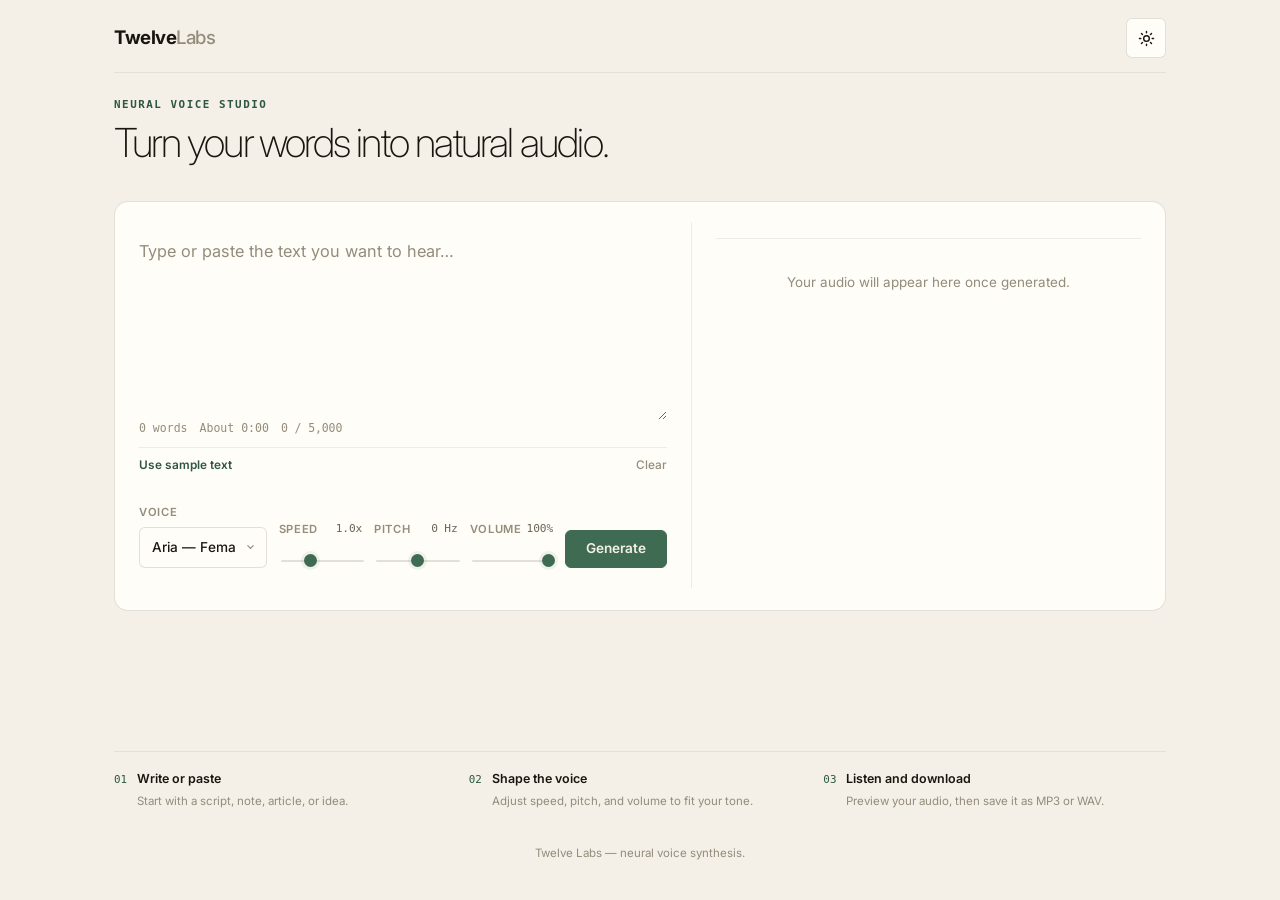
==== commit 9e332a50: "ui update" ====
--- a/static/index.html
+++ b/static/index.html
@@ -74,24 +74,36 @@
         </header>
 
         <section class="hero">
-            <p class="hero-sub">Free neural text-to-speech. No sign-up, no API key.</p>
+            <p class="hero-kicker">NEURAL VOICE STUDIO</p>
+            <h1 class="hero-title">Turn your words into natural audio.</h1>
         </section>
 
         <main class="studio">
             <div class="studio-card" id="studioCard">
-                <textarea
-                    id="textInput"
-                    class="studio-input"
-                    placeholder="Type or paste the text you want to hear…"
-                    maxlength="5000"
-                    spellcheck="true"
-                ></textarea>
-
-                <div class="studio-metabar">
-                    <span class="char-counter" id="charCounter">0 / 5,000</span>
-                </div>
-
-                <div class="studio-toolbar">
+                <div class="studio-layout">
+                    <section class="input-panel" aria-label="Text input">
+                        <textarea
+                            id="textInput"
+                            class="studio-input"
+                            placeholder="Type or paste the text you want to hear…"
+                            maxlength="5000"
+                            spellcheck="true"
+                        ></textarea>
+
+                        <div class="studio-metabar">
+                            <div class="editor-stats" aria-live="polite">
+                                <span id="wordCounter">0 words</span>
+                                <span id="durationEstimate">About 0:00</span>
+                                <span class="char-counter" id="charCounter">0 / 5,000</span>
+                            </div>
+                        </div>
+
+                        <div class="editor-actions">
+                            <button class="text-action" id="sampleBtn" type="button">Use sample text</button>
+                            <button class="text-action text-action-quiet" id="clearBtn" type="button">Clear</button>
+                        </div>
+
+                        <div class="studio-toolbar">
                     <div class="field field-voice">
                         <label for="voiceSelect">Voice</label>
                         <div class="select-wrapper">
@@ -124,11 +136,13 @@
                             Generating
                         </span>
                     </button>
-                </div>
-
-                <p class="voice-hint" id="voiceInfo"></p>
-
-                <div class="output-area">
+                        </div>
+
+                        <p class="voice-hint" id="voiceInfo"></p>
+                    </section>
+
+                    <section class="output-panel" aria-label="Audio output">
+                        <div class="output-area">
                     <div class="empty-state" id="emptyState">
                         <p>Your audio will appear here once generated.</p>
                     </div>
@@ -168,9 +182,35 @@
                         <p id="errorMessage">Something went wrong. Please try again.</p>
                         <button class="retry-btn" id="retryBtn">Try again</button>
                     </div>
+                        </div>
+                    </section>
                 </div>
             </div>
         </main>
+
+        <section class="feature-strip" aria-label="Twelve Labs features">
+            <article class="feature-item">
+                <span class="feature-number">01</span>
+                <div>
+                    <h2>Write or paste</h2>
+                    <p>Start with a script, note, article, or idea.</p>
+                </div>
+            </article>
+            <article class="feature-item">
+                <span class="feature-number">02</span>
+                <div>
+                    <h2>Shape the voice</h2>
+                    <p>Adjust speed, pitch, and volume to fit your tone.</p>
+                </div>
+            </article>
+            <article class="feature-item">
+                <span class="feature-number">03</span>
+                <div>
+                    <h2>Listen and download</h2>
+                    <p>Preview your audio, then save it as MP3 or WAV.</p>
+                </div>
+            </article>
+        </section>
 
         <footer class="foot">
             <p>Twelve Labs — neural voice synthesis.</p>
@@ -179,4 +219,4 @@
 
     <script src="/static/app.js"></script>
 </body>
-</html>+</html>
--- a/static/styles.css
+++ b/static/styles.css
@@ -85,9 +85,10 @@
 .shell {
     position: relative;
     z-index: 1;
-    max-width: 720px;
+    width: 100%;
+    max-width: 1100px;
     margin: 0 auto;
-    padding: 30px 24px 44px;
+    padding: 18px 24px 26px;
     min-height: 100vh;
     display: flex;
     flex-direction: column;
@@ -99,9 +100,9 @@
     align-items: center;
     justify-content: space-between;
     gap: 24px;
-    min-height: 60px;
-    padding-bottom: 24px;
-    margin-bottom: 40px;
+    min-height: 44px;
+    padding-bottom: 14px;
+    margin-bottom: 24px;
     border-bottom: 1px solid var(--border-soft);
 }
 
@@ -114,6 +115,7 @@
 }
 
 .wordmark span { color: var(--text-faint); font-weight: 500; }
+.wordmark h3 { margin: 0; }
 
 .theme-toggle {
     display: inline-grid;
@@ -136,16 +138,25 @@
 [data-theme="light"] .theme-toggle .icon-moon { display: none; }
 
 /* --- Hero --- */
-.hero { margin-bottom: 40px; }
+.hero { margin-bottom: 24px; }
+
+.hero-kicker {
+    margin: 0 0 10px;
+    color: var(--accent-strong);
+    font-family: var(--mono);
+    font-size: 0.68rem;
+    font-weight: 600;
+    letter-spacing: 0.14em;
+}
 
 .hero-title {
-    font-weight: 400;
+    font-weight: 200;
     letter-spacing: -0.045em;
     line-height: 0.98;
-    font-size: clamp(2.4rem, 7vw, 3.4rem);
+    font-size: clamp(1.8rem, 5vw, 2.5rem);
     color: var(--text);
     margin: 0 0 14px;
-    max-width: 12ch;
+    max-width: 25ch;
 }
 
 .hero-sub {
@@ -156,6 +167,44 @@
     line-height: 1.65;
 }
 
+/* --- Feature strip --- */
+.feature-strip {
+    display: grid;
+    grid-template-columns: repeat(3, 1fr);
+    gap: 12px;
+    margin-top: 24px;
+    padding-top: 18px;
+    border-top: 1px solid var(--border-soft);
+}
+
+.feature-item {
+    display: flex;
+    gap: 10px;
+    min-width: 0;
+}
+
+.feature-number {
+    flex-shrink: 0;
+    color: var(--accent-strong);
+    font-family: var(--mono);
+    font-size: 0.68rem;
+    padding-top: 2px;
+}
+
+.feature-item h2 {
+    margin: 0 0 4px;
+    color: var(--text);
+    font-size: 0.78rem;
+    font-weight: 600;
+}
+
+.feature-item p {
+    margin: 0;
+    color: var(--text-faint);
+    font-size: 0.72rem;
+    line-height: 1.45;
+}
+
 /* --- Studio card --- */
 .studio { flex: 1; }
 
@@ -163,8 +212,54 @@
     background: var(--card);
     border: 1px solid var(--border);
     border-radius: var(--radius-l);
-    padding: 6px 22px 24px;
+    min-height: 410px;
+    padding: 20px 24px 22px;
     transition: border-color var(--base), box-shadow var(--base);
+}
+
+.studio-layout {
+    display: grid;
+    grid-template-columns: minmax(0, 1.08fr) minmax(0, 0.92fr);
+    gap: 24px;
+    align-items: stretch;
+    min-height: 366px;
+}
+
+.input-panel,
+.output-panel {
+    display: flex;
+    flex-direction: column;
+    min-width: 0;
+}
+
+.output-panel {
+    display: flex;
+    flex-direction: column;
+    padding-left: 24px;
+    border-left: 1px solid var(--border-soft);
+}
+
+.output-area { flex: 1; }
+
+.input-panel .studio-input {
+    flex: 1;
+    min-height: 170px;
+}
+
+.input-panel .studio-toolbar {
+    margin-top: 12px;
+}
+
+.output-panel .output-area {
+    display: flex;
+    flex-direction: column;
+    min-height: 100%;
+}
+
+.output-panel .empty-state,
+.output-panel .player,
+.output-panel .error-state {
+    flex: 1;
 }
 
 .studio-card.loading {
@@ -182,16 +277,17 @@
 /* --- Textarea --- */
 .studio-input {
     width: 100%;
-    min-height: 130px;
+    min-height: 92px;
     max-height: 280px;
     resize: vertical;
-    padding: 24px 0 12px;
+    padding: 16px 0 8px;
     background: transparent;
     border: none;
     color: var(--text);
     font-family: var(--sans);
     font-size: 1.02rem;
     line-height: 1.65;
+    text-align: left;
     outline: none;
 }
 
@@ -199,10 +295,40 @@
 
 .studio-metabar {
     display: flex;
-    justify-content: flex-end;
-    padding-bottom: 16px;
+    justify-content: space-between;
+    padding-bottom: 10px;
     border-bottom: 1px solid var(--border-soft);
 }
+
+.editor-stats {
+    display: flex;
+    gap: 12px;
+    align-items: center;
+    font-family: var(--mono);
+    font-size: 0.72rem;
+    color: var(--text-faint);
+}
+
+.editor-actions {
+    display: flex;
+    justify-content: space-between;
+    align-items: center;
+    min-height: 30px;
+    padding-top: 6px;
+}
+
+.text-action {
+    padding: 3px 0;
+    border: 0;
+    background: transparent;
+    color: var(--accent-strong);
+    font-size: 0.74rem;
+    font-weight: 600;
+    cursor: pointer;
+}
+
+.text-action:hover { color: var(--accent); text-decoration: underline; }
+.text-action-quiet { color: var(--text-faint); font-weight: 500; }
 
 .char-counter {
     font-family: var(--mono);
@@ -218,9 +344,9 @@
 .studio-toolbar {
     display: grid;
     grid-template-columns: 1.3fr 0.85fr 0.85fr 0.85fr auto;
-    gap: 18px;
+    gap: 12px;
     align-items: end;
-    padding-top: 20px;
+    padding-top: 14px;
 }
 
 .field label {
@@ -231,7 +357,7 @@
     letter-spacing: 0.06em;
     text-transform: uppercase;
     color: var(--text-faint);
-    margin-bottom: 9px;
+    margin-bottom: 6px;
 }
 
 .field label span {
@@ -277,8 +403,8 @@
 .voice-hint {
     font-size: 0.74rem;
     color: var(--text-faint);
-    margin: 10px 0 0;
-    min-height: 16px;
+    margin: 6px 0 0;
+    min-height: 14px;
 }
 
 /* --- Dial sliders --- */
@@ -353,10 +479,10 @@
 @keyframes spin { to { transform: rotate(360deg); } }
 
 /* --- Output area --- */
-.output-area { margin-top: 24px; }
+.output-area { margin-top: 16px; }
 
 .empty-state {
-    padding: 32px 4px 6px;
+    padding: 20px 4px 4px;
     text-align: center;
     border-top: 1px solid var(--border-soft);
 }
@@ -364,16 +490,16 @@
 .empty-state p { font-size: 0.84rem; color: var(--text-faint); }
 
 /* --- Player --- */
-.player { padding-top: 18px; border-top: 1px solid var(--border-soft); }
+.player { padding-top: 14px; border-top: 1px solid var(--border-soft); }
 
 .waveform-wrap {
     width: 100%;
-    height: 78px;
+    height: 64px;
     background: var(--bg-elevated);
     border: 1px solid var(--border-soft);
     border-radius: var(--radius-m);
     overflow: hidden;
-    margin-bottom: 16px;
+    margin-bottom: 10px;
 }
 
 #waveformCanvas { width: 100%; height: 100%; display: block; }
@@ -382,7 +508,7 @@
     display: flex;
     align-items: center;
     gap: 12px;
-    margin-bottom: 16px;
+    margin-bottom: 10px;
 }
 
 .play-btn {
@@ -491,7 +617,7 @@
 .retry-btn:hover { transform: translateY(-1px); }
 
 /* --- Footer --- */
-.foot { text-align: center; padding-top: 44px; margin-top: auto; }
+.foot { text-align: center; padding-top: 24px; margin-top: auto; }
 .foot p { font-size: 0.72rem; color: var(--text-faint); }
 
 /* --- 404 page --- */
@@ -551,9 +677,14 @@
 
 /* --- Responsive --- */
 @media (max-width: 640px) {
-    .shell { padding: 22px 16px 34px; }
-    .topbar { margin-bottom: 32px; }
-    .studio-card { padding: 4px 16px 20px; }
+    .shell { padding: 16px 16px 22px; }
+    .topbar { margin-bottom: 20px; }
+    .studio-card { min-height: auto; padding: 2px 16px 14px; }
+    .studio-layout { grid-template-columns: 1fr; gap: 18px; min-height: auto; }
+    .input-panel .studio-input { min-height: 150px; }
+    .output-panel { padding-left: 0; border-left: 0; border-top: 1px solid var(--border-soft); padding-top: 4px; }
+    .feature-strip { grid-template-columns: 1fr; gap: 10px; margin-top: 20px; padding-top: 14px; }
+    .editor-stats { gap: 8px; font-size: 0.66rem; }
     .studio-toolbar { grid-template-columns: 1fr 1fr; }
     .field-voice { grid-column: 1 / -1; }
     .generate-btn { grid-column: 1 / -1; height: 42px; }
@@ -570,4 +701,4 @@
 ::-webkit-scrollbar-track { background: transparent; }
 ::-webkit-scrollbar-thumb { background: var(--border); border-radius: 2px; }
 
-::selection { background: var(--accent-wash); color: var(--text); }+::selection { background: var(--accent-wash); color: var(--text); }
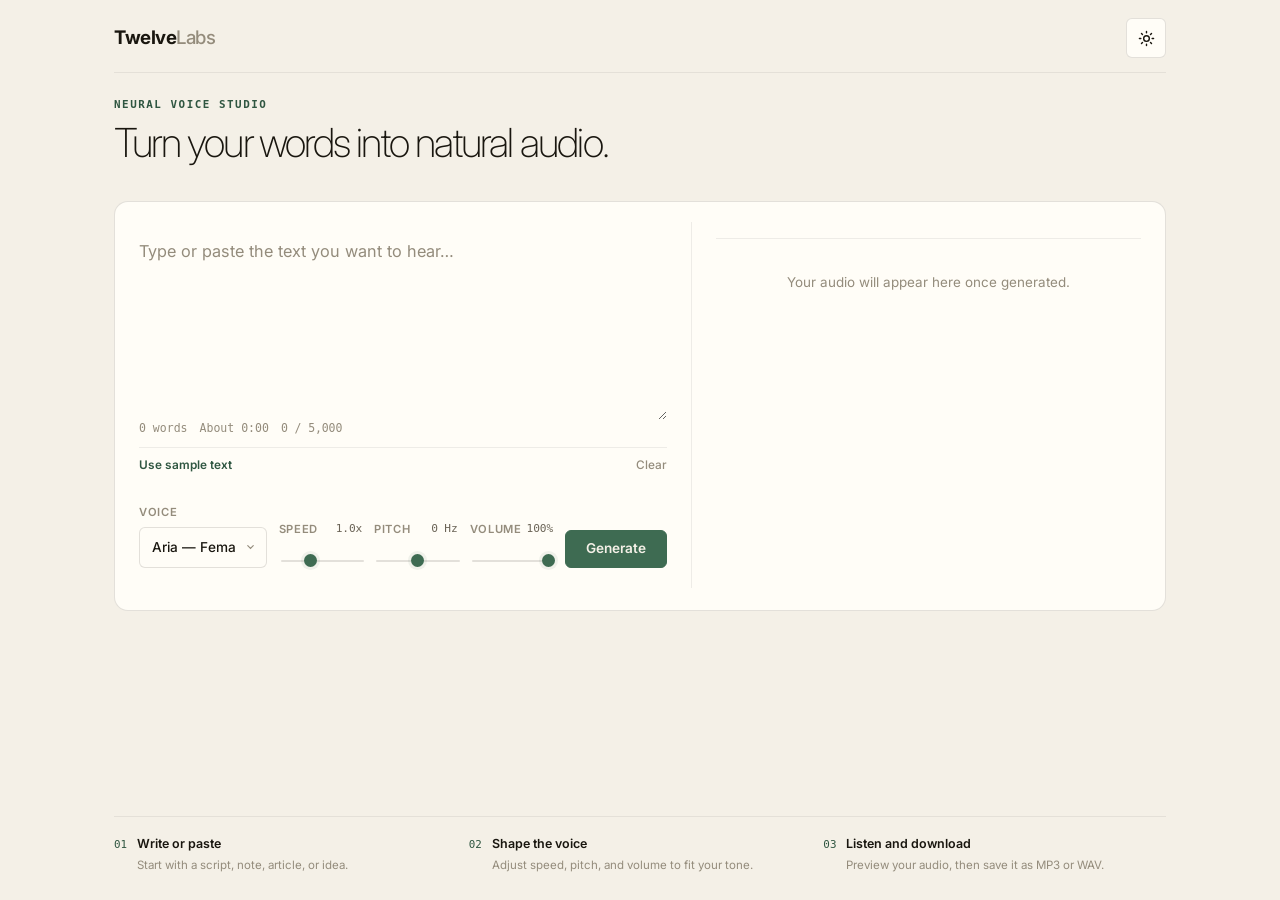
==== commit 84d05007: "small commit" ====
--- a/static/index.html
+++ b/static/index.html
@@ -211,10 +211,6 @@
                 </div>
             </article>
         </section>
-
-        <footer class="foot">
-            <p>Twelve Labs — neural voice synthesis.</p>
-        </footer>
     </div>
 
     <script src="/static/app.js"></script>
